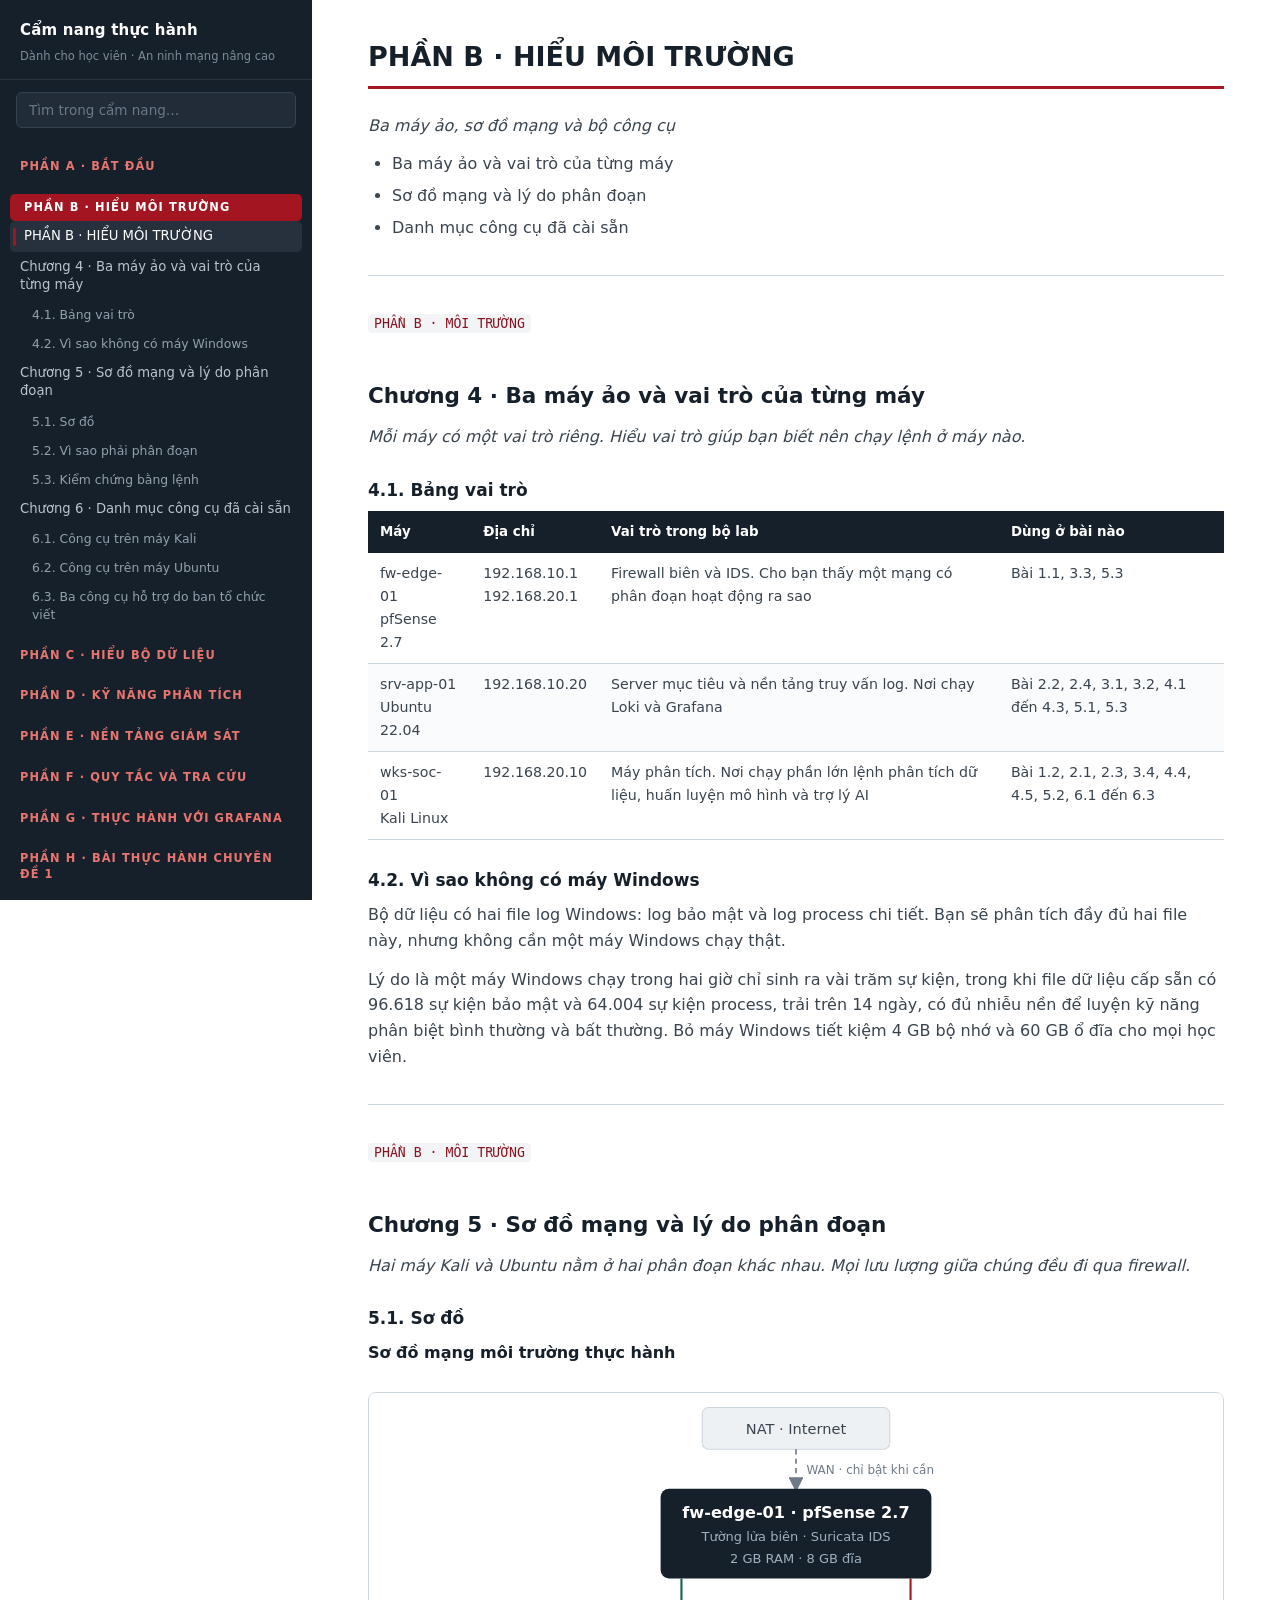
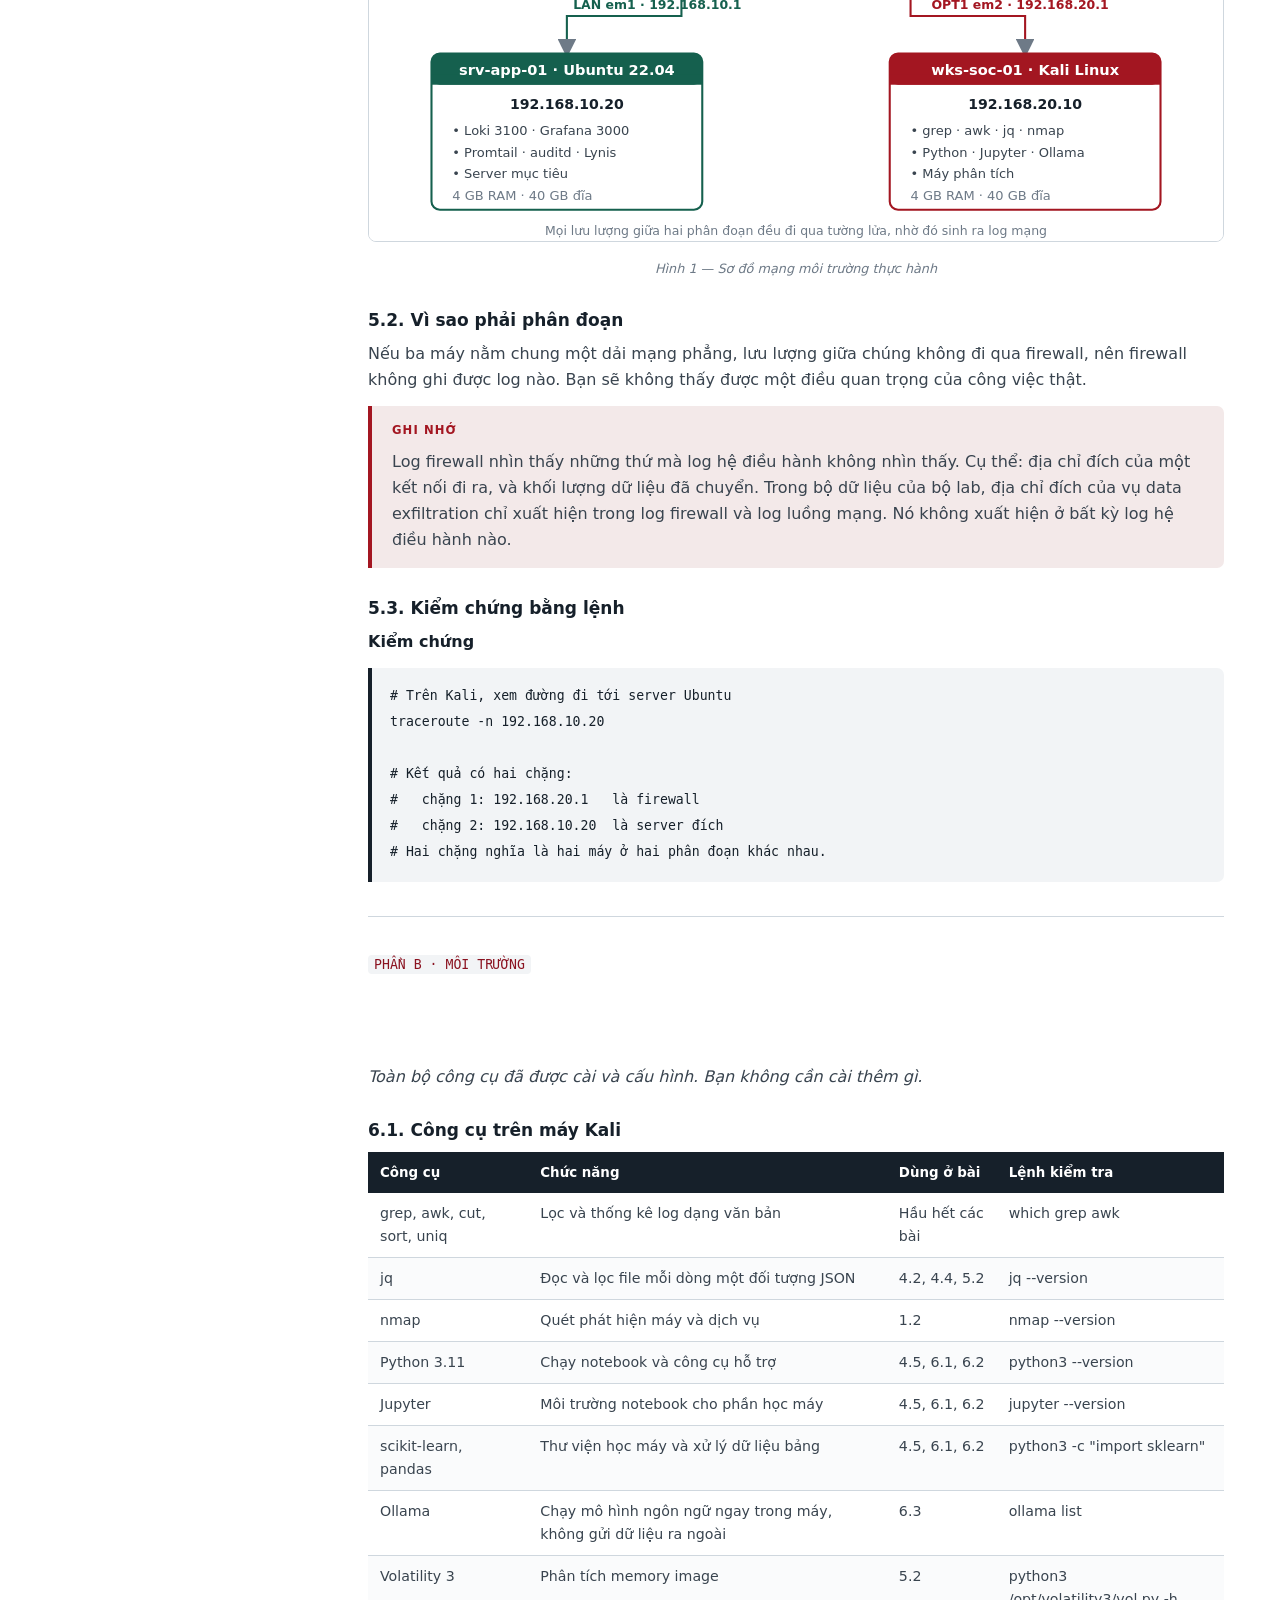
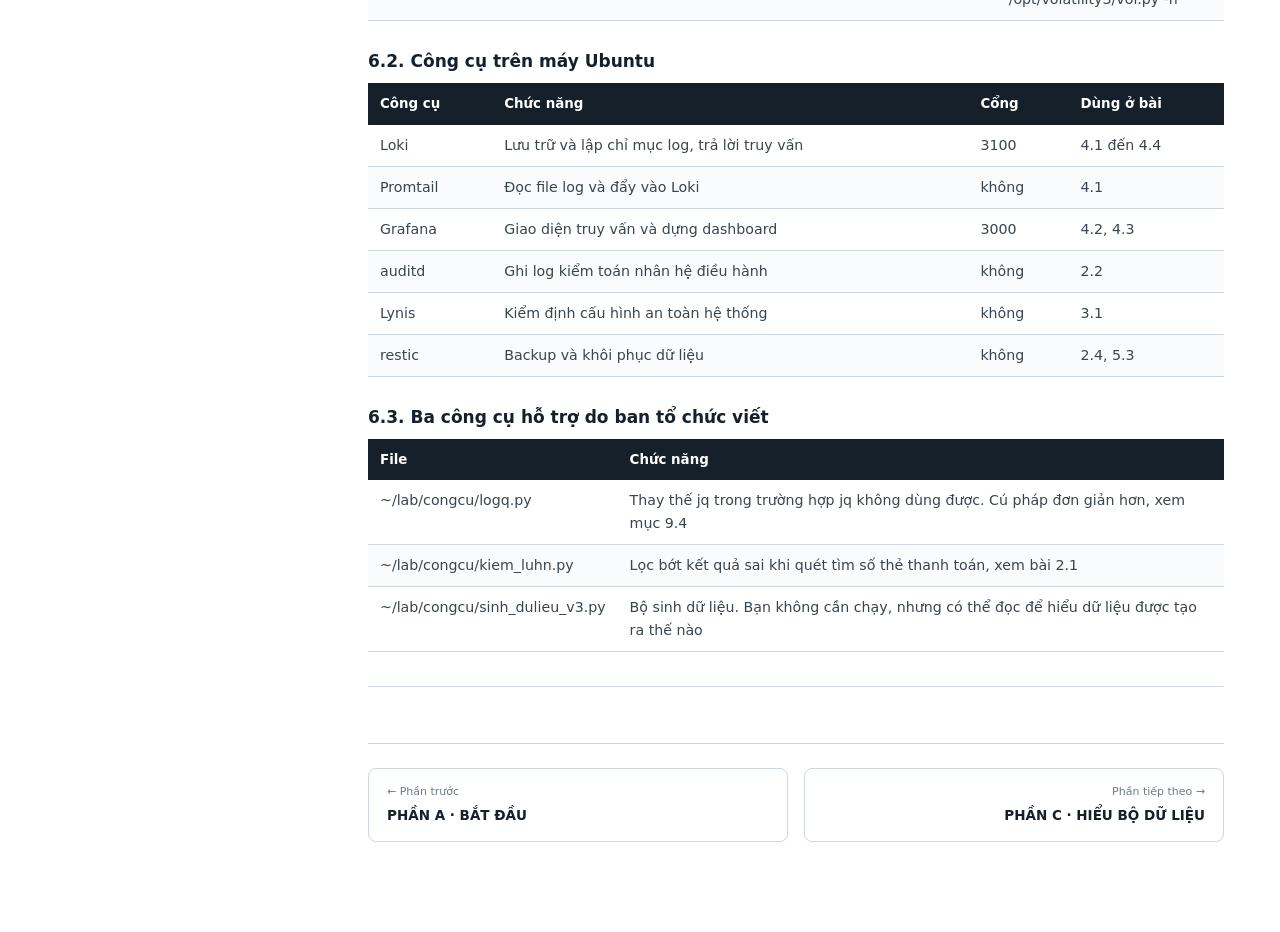
==== phan/02-phan-b.html @ f8bf1f4e "Add files via upload" ====
<!DOCTYPE html>
<html lang="vi">
<head>
<meta charset="utf-8">
<meta name="viewport" content="width=device-width, initial-scale=1">
<title>PHẦN B · HIỂU MÔI TRƯỜNG · Cẩm nang thực hành</title>
<link rel="stylesheet" href="../assets/css/cam-nang.css">
</head>
<body>
<div id="tien-do"></div>
<div id="lop-phu" role="dialog" aria-label="Xem hình phóng to"></div>
<button id="nut-canh" aria-label="Mở mục lục">☰</button>

<nav id="canh">
  <header>
    <a href="../index.html" class="ve-dau">Cẩm nang thực hành</a>
    <div class="phu">Dành cho học viên · An ninh mạng nâng cao</div>
  </header>
  <input id="o-tim" type="search" placeholder="Tìm trong cẩm nang…" autocomplete="off">
  <div id="kq-tim"></div>
  <div id="ml"><a class="ml-phan" href="01-phan-a.html">PHẦN A · BẮT ĐẦU</a>
<a class="ml-phan dang-xem" href="02-phan-b.html">PHẦN B · HIỂU MÔI TRƯỜNG</a>
<a class="ml-chuong cap1" href="#phan-b-hieu-moi-truong" data-id="phan-b-hieu-moi-truong">PHẦN B · HIỂU MÔI TRƯỜNG</a>
<a class="ml-chuong cap2" href="#chuong-4-ba-may-ao-va-vai-tro-cua-tung-may" data-id="chuong-4-ba-may-ao-va-vai-tro-cua-tung-may">Chương 4 · Ba máy ảo và vai trò của từng máy</a>
<a class="ml-chuong cap3" href="#41-bang-vai-tro" data-id="41-bang-vai-tro">4.1. Bảng vai trò</a>
<a class="ml-chuong cap3" href="#42-vi-sao-khong-co-may-windows" data-id="42-vi-sao-khong-co-may-windows">4.2. Vì sao không có máy Windows</a>
<a class="ml-chuong cap2" href="#chuong-5-so-do-mang-va-ly-do-phan-doan" data-id="chuong-5-so-do-mang-va-ly-do-phan-doan">Chương 5 · Sơ đồ mạng và lý do phân đoạn</a>
<a class="ml-chuong cap3" href="#51-so-do" data-id="51-so-do">5.1. Sơ đồ</a>
<a class="ml-chuong cap3" href="#52-vi-sao-phai-phan-doan" data-id="52-vi-sao-phai-phan-doan">5.2. Vì sao phải phân đoạn</a>
<a class="ml-chuong cap3" href="#53-kiem-chung-bang-lenh" data-id="53-kiem-chung-bang-lenh">5.3. Kiểm chứng bằng lệnh</a>
<a class="ml-chuong cap2" href="#chuong-6-danh-muc-cong-cu-da-cai-san" data-id="chuong-6-danh-muc-cong-cu-da-cai-san">Chương 6 · Danh mục công cụ đã cài sẵn</a>
<a class="ml-chuong cap3" href="#61-cong-cu-tren-may-kali" data-id="61-cong-cu-tren-may-kali">6.1. Công cụ trên máy Kali</a>
<a class="ml-chuong cap3" href="#62-cong-cu-tren-may-ubuntu" data-id="62-cong-cu-tren-may-ubuntu">6.2. Công cụ trên máy Ubuntu</a>
<a class="ml-chuong cap3" href="#63-ba-cong-cu-ho-tro-do-ban-to-chuc-viet" data-id="63-ba-cong-cu-ho-tro-do-ban-to-chuc-viet">6.3. Ba công cụ hỗ trợ do ban tổ chức viết</a>
<a class="ml-phan" href="03-phan-c.html">PHẦN C · HIỂU BỘ DỮ LIỆU</a>
<a class="ml-phan" href="04-phan-d.html">PHẦN D · KỸ NĂNG PHÂN TÍCH</a>
<a class="ml-phan" href="05-phan-e.html">PHẦN E · NỀN TẢNG GIÁM SÁT</a>
<a class="ml-phan" href="06-phan-f.html">PHẦN F · QUY TẮC VÀ TRA CỨU</a>
<a class="ml-phan" href="07-phan-g.html">PHẦN G · THỰC HÀNH VỚI GRAFANA</a>
<a class="ml-phan" href="08-phan-h.html">PHẦN H · BÀI THỰC HÀNH CHUYÊN ĐỀ 1</a>
<a class="ml-phan" href="09-phan-i.html">PHẦN I · BÀI THỰC HÀNH CHUYÊN ĐỀ 2</a>
<a class="ml-phan" href="10-phan-j.html">PHẦN J · MƯỜI BÀI KỸ THUẬT CHUYÊN ĐỀ 3 ĐẾN 6</a>
<a class="ml-phan" href="11-phan-k.html">PHẦN K · MƯỜI BÀI TÌNH HUỐNG TIẾP THEO</a>
<a class="ml-phan" href="12-phan-l.html">PHẦN L · AI AGENT HỖ TRỢ ĐIỀU TRA</a></div>
</nav>

<main id="than">
<h1 id="phan-b-hieu-moi-truong">PHẦN B · HIỂU MÔI TRƯỜNG<a class="neo" href="#phan-b-hieu-moi-truong" aria-label="Liên kết tới mục này">#</a></h1>
<p><em>Ba máy ảo, sơ đồ mạng và bộ công cụ</em></p>
<ul>
<li>Ba máy ảo và vai trò của từng máy</li>
<li>Sơ đồ mạng và lý do phân đoạn</li>
<li>Danh mục công cụ đã cài sẵn</li>
</ul>
<hr>
<p><code>PHẦN B · MÔI TRƯỜNG</code></p>
<h2 id="chuong-4-ba-may-ao-va-vai-tro-cua-tung-may">Chương 4 · Ba máy ảo và vai trò của từng máy<a class="neo" href="#chuong-4-ba-may-ao-va-vai-tro-cua-tung-may" aria-label="Liên kết tới mục này">#</a></h2>
<p><em>Mỗi máy có một vai trò riêng. Hiểu vai trò giúp bạn biết nên chạy lệnh ở máy nào.</em></p>
<h3 id="41-bang-vai-tro">4.1. Bảng vai trò<a class="neo" href="#41-bang-vai-tro" aria-label="Liên kết tới mục này">#</a></h3>
<table>
<thead>
<tr>
<th>Máy</th>
<th>Địa chỉ</th>
<th>Vai trò trong bộ lab</th>
<th>Dùng ở bài nào</th>
</tr>
</thead>
<tbody>
<tr>
<td>fw-edge-01<br>pfSense 2.7</td>
<td>192.168.10.1<br>192.168.20.1</td>
<td>Firewall biên và IDS. Cho bạn thấy một mạng có phân đoạn hoạt động ra sao</td>
<td>Bài 1.1, 3.3, 5.3</td>
</tr>
<tr>
<td>srv-app-01<br>Ubuntu 22.04</td>
<td>192.168.10.20</td>
<td>Server mục tiêu và nền tảng truy vấn log. Nơi chạy Loki và Grafana</td>
<td>Bài 2.2, 2.4, 3.1, 3.2, 4.1 đến 4.3, 5.1, 5.3</td>
</tr>
<tr>
<td>wks-soc-01<br>Kali Linux</td>
<td>192.168.20.10</td>
<td>Máy phân tích. Nơi chạy phần lớn lệnh phân tích dữ liệu, huấn luyện mô hình và trợ lý AI</td>
<td>Bài 1.2, 2.1, 2.3, 3.4, 4.4, 4.5, 5.2, 6.1 đến 6.3</td>
</tr>
</tbody>
</table>
<h3 id="42-vi-sao-khong-co-may-windows">4.2. Vì sao không có máy Windows<a class="neo" href="#42-vi-sao-khong-co-may-windows" aria-label="Liên kết tới mục này">#</a></h3>
<p>Bộ dữ liệu có hai file log Windows: log bảo mật và log process chi tiết. Bạn sẽ phân tích đầy đủ hai file này, nhưng không cần một máy Windows chạy thật.</p>
<p>Lý do là một máy Windows chạy trong hai giờ chỉ sinh ra vài trăm sự kiện, trong khi file dữ liệu cấp sẵn có 96.618 sự kiện bảo mật và 64.004 sự kiện process, trải trên 14 ngày, có đủ nhiễu nền để luyện kỹ năng phân biệt bình thường và bất thường. Bỏ máy Windows tiết kiệm 4 GB bộ nhớ và 60 GB ổ đĩa cho mọi học viên.</p>
<hr>
<p><code>PHẦN B · MÔI TRƯỜNG</code></p>
<h2 id="chuong-5-so-do-mang-va-ly-do-phan-doan">Chương 5 · Sơ đồ mạng và lý do phân đoạn<a class="neo" href="#chuong-5-so-do-mang-va-ly-do-phan-doan" aria-label="Liên kết tới mục này">#</a></h2>
<p><em>Hai máy Kali và Ubuntu nằm ở hai phân đoạn khác nhau. Mọi lưu lượng giữa chúng đều đi qua firewall.</em></p>
<h3 id="51-so-do">5.1. Sơ đồ<a class="neo" href="#51-so-do" aria-label="Liên kết tới mục này">#</a></h3>
<p><strong>Sơ đồ mạng môi trường thực hành</strong></p>
<figure class="so-do"><img src="../assets/img/hinh-01-sodo-mang.svg" alt="Sơ đồ mạng môi trường thực hành" loading="lazy"><figcaption>Hình 1 — Sơ đồ mạng môi trường thực hành</figcaption></figure>

<h3 id="52-vi-sao-phai-phan-doan">5.2. Vì sao phải phân đoạn<a class="neo" href="#52-vi-sao-phai-phan-doan" aria-label="Liên kết tới mục này">#</a></h3>
<p>Nếu ba máy nằm chung một dải mạng phẳng, lưu lượng giữa chúng không đi qua firewall, nên firewall không ghi được log nào. Bạn sẽ không thấy được một điều quan trọng của công việc thật.</p>
<blockquote>
<p><strong>GHI NHỚ</strong></p>
<p>Log firewall nhìn thấy những thứ mà log hệ điều hành không nhìn thấy. Cụ thể: địa chỉ đích của một kết nối đi ra, và khối lượng dữ liệu đã chuyển. Trong bộ dữ liệu của bộ lab, địa chỉ đích của vụ data exfiltration chỉ xuất hiện trong log firewall và log luồng mạng. Nó không xuất hiện ở bất kỳ log hệ điều hành nào.</p>
</blockquote>
<h3 id="53-kiem-chung-bang-lenh">5.3. Kiểm chứng bằng lệnh<a class="neo" href="#53-kiem-chung-bang-lenh" aria-label="Liên kết tới mục này">#</a></h3>
<p><strong>Kiểm chứng</strong></p>
<pre><code class="language-bash"># Trên Kali, xem đường đi tới server Ubuntu
traceroute -n 192.168.10.20

# Kết quả có hai chặng:
#   chặng 1: 192.168.20.1   là firewall
#   chặng 2: 192.168.10.20  là server đích
# Hai chặng nghĩa là hai máy ở hai phân đoạn khác nhau.
</code></pre>
<hr>
<p><code>PHẦN B · MÔI TRƯỜNG</code></p>
<h2 id="chuong-6-danh-muc-cong-cu-da-cai-san">Chương 6 · Danh mục công cụ đã cài sẵn<a class="neo" href="#chuong-6-danh-muc-cong-cu-da-cai-san" aria-label="Liên kết tới mục này">#</a></h2>
<p><em>Toàn bộ công cụ đã được cài và cấu hình. Bạn không cần cài thêm gì.</em></p>
<h3 id="61-cong-cu-tren-may-kali">6.1. Công cụ trên máy Kali<a class="neo" href="#61-cong-cu-tren-may-kali" aria-label="Liên kết tới mục này">#</a></h3>
<table>
<thead>
<tr>
<th>Công cụ</th>
<th>Chức năng</th>
<th>Dùng ở bài</th>
<th>Lệnh kiểm tra</th>
</tr>
</thead>
<tbody>
<tr>
<td>grep, awk, cut, sort, uniq</td>
<td>Lọc và thống kê log dạng văn bản</td>
<td>Hầu hết các bài</td>
<td>which grep awk</td>
</tr>
<tr>
<td>jq</td>
<td>Đọc và lọc file mỗi dòng một đối tượng JSON</td>
<td>4.2, 4.4, 5.2</td>
<td>jq --version</td>
</tr>
<tr>
<td>nmap</td>
<td>Quét phát hiện máy và dịch vụ</td>
<td>1.2</td>
<td>nmap --version</td>
</tr>
<tr>
<td>Python 3.11</td>
<td>Chạy notebook và công cụ hỗ trợ</td>
<td>4.5, 6.1, 6.2</td>
<td>python3 --version</td>
</tr>
<tr>
<td>Jupyter</td>
<td>Môi trường notebook cho phần học máy</td>
<td>4.5, 6.1, 6.2</td>
<td>jupyter --version</td>
</tr>
<tr>
<td>scikit-learn, pandas</td>
<td>Thư viện học máy và xử lý dữ liệu bảng</td>
<td>4.5, 6.1, 6.2</td>
<td>python3 -c "import sklearn"</td>
</tr>
<tr>
<td>Ollama</td>
<td>Chạy mô hình ngôn ngữ ngay trong máy, không gửi dữ liệu ra ngoài</td>
<td>6.3</td>
<td>ollama list</td>
</tr>
<tr>
<td>Volatility 3</td>
<td>Phân tích memory image</td>
<td>5.2</td>
<td>python3 /opt/volatility3/vol.py -h</td>
</tr>
</tbody>
</table>
<h3 id="62-cong-cu-tren-may-ubuntu">6.2. Công cụ trên máy Ubuntu<a class="neo" href="#62-cong-cu-tren-may-ubuntu" aria-label="Liên kết tới mục này">#</a></h3>
<table>
<thead>
<tr>
<th>Công cụ</th>
<th>Chức năng</th>
<th>Cổng</th>
<th>Dùng ở bài</th>
</tr>
</thead>
<tbody>
<tr>
<td>Loki</td>
<td>Lưu trữ và lập chỉ mục log, trả lời truy vấn</td>
<td>3100</td>
<td>4.1 đến 4.4</td>
</tr>
<tr>
<td>Promtail</td>
<td>Đọc file log và đẩy vào Loki</td>
<td>không</td>
<td>4.1</td>
</tr>
<tr>
<td>Grafana</td>
<td>Giao diện truy vấn và dựng dashboard</td>
<td>3000</td>
<td>4.2, 4.3</td>
</tr>
<tr>
<td>auditd</td>
<td>Ghi log kiểm toán nhân hệ điều hành</td>
<td>không</td>
<td>2.2</td>
</tr>
<tr>
<td>Lynis</td>
<td>Kiểm định cấu hình an toàn hệ thống</td>
<td>không</td>
<td>3.1</td>
</tr>
<tr>
<td>restic</td>
<td>Backup và khôi phục dữ liệu</td>
<td>không</td>
<td>2.4, 5.3</td>
</tr>
</tbody>
</table>
<h3 id="63-ba-cong-cu-ho-tro-do-ban-to-chuc-viet">6.3. Ba công cụ hỗ trợ do ban tổ chức viết<a class="neo" href="#63-ba-cong-cu-ho-tro-do-ban-to-chuc-viet" aria-label="Liên kết tới mục này">#</a></h3>
<table>
<thead>
<tr>
<th>File</th>
<th>Chức năng</th>
</tr>
</thead>
<tbody>
<tr>
<td>~/lab/congcu/logq.py</td>
<td>Thay thế jq trong trường hợp jq không dùng được. Cú pháp đơn giản hơn, xem mục 9.4</td>
</tr>
<tr>
<td>~/lab/congcu/kiem_luhn.py</td>
<td>Lọc bớt kết quả sai khi quét tìm số thẻ thanh toán, xem bài 2.1</td>
</tr>
<tr>
<td>~/lab/congcu/sinh_dulieu_v3.py</td>
<td>Bộ sinh dữ liệu. Bạn không cần chạy, nhưng có thể đọc để hiểu dữ liệu được tạo ra thế nào</td>
</tr>
</tbody>
</table>
<hr>
<nav class="dieu-huong">
<a class="dh truoc" href="01-phan-a.html">PHẦN A · BẮT ĐẦU</a>
<a class="dh sau" href="03-phan-c.html">PHẦN C · HIỂU BỘ DỮ LIỆU</a>
</nav>
</main>

<button id="len" aria-label="Lên đầu trang">↑</button>
<script src="../assets/js/chi-muc.js"></script>
<script src="../assets/js/cam-nang.js"></script>
</body>
</html>
---- assets/css/cam-nang.css ----
/* ==========================================================================
   cam-nang.css — Cẩm nang thực hành An ninh mạng nâng cao
   Chạy hoàn toàn ngoại tuyến. Không nhập phông chữ từ bên ngoài.
   ========================================================================== */

:root{
  --ink:#16202A; --crimson:#A31621; --control:#15604E; --amber:#9A6B00;
  --body:#39444F; --muted:#6E7A87; --panel:#EEF1F4; --line:#CFD7DE;
  --paper:#FFFFFF; --ma-nen:#F2F4F6; --rong-canh:312px;
  --font:'Segoe UI',system-ui,-apple-system,'Helvetica Neue',sans-serif;
  --mono:'Cascadia Code',Consolas,'SF Mono','DejaVu Sans Mono',monospace;
}
*{box-sizing:border-box}
html{scroll-behavior:smooth}
body{
  margin:0; background:var(--paper); color:var(--body);
  font:16px/1.62 var(--font); -webkit-font-smoothing:antialiased;
}

/* ── thanh bên ───────────────────────────────────────────────────────── */
#canh{
  position:fixed; inset:0 auto 0 0; width:var(--rong-canh);
  background:var(--ink); color:#C3CCD5; display:flex; flex-direction:column;
  z-index:40; transition:transform .26s cubic-bezier(.22,1,.36,1);
}
#canh header{padding:18px 20px 13px; border-bottom:1px solid #2A3440}
#canh .ve-dau{
  display:block; color:#fff; font-size:15px; font-weight:700;
  text-decoration:none; letter-spacing:.2px;
}
#canh .ve-dau:hover{color:#E8756F}
#canh .phu{margin-top:5px; font-size:11.5px; color:#7E8B99}
#o-tim{
  margin:12px 16px 8px; padding:9px 12px; width:calc(100% - 32px);
  background:#222C38; border:1px solid #354251; border-radius:6px;
  color:#fff; font-size:13.5px; font-family:inherit;
}
#o-tim::placeholder{color:#6B7887}
#o-tim:focus{outline:2px solid var(--crimson); outline-offset:1px}
#o-tim.trong-rong{border-color:var(--crimson); animation:lac .3s}
@keyframes lac{0%,100%{transform:none}25%{transform:translateX(-4px)}75%{transform:translateX(4px)}}

#kq-tim{margin:0 10px; max-height:44vh; overflow-y:auto}
#kq-tim:empty{display:none}
#kq-tim a{
  display:block; padding:8px 10px; border-radius:5px; text-decoration:none;
  color:#C3CCD5; font-size:12.6px; line-height:1.4; border-left:2px solid transparent;
}
#kq-tim a:hover{background:#222C38; color:#fff; border-left-color:var(--crimson)}
#kq-tim .kq-phan{display:block; font-size:10.5px; color:#7E8B99; margin-top:2px}
#kq-tim mark{background:#4A2020; color:#FFD9D6; padding:0 2px; border-radius:2px}

#ml{overflow-y:auto; padding:4px 10px 26px; flex:1; scrollbar-width:thin}
#ml a{
  display:block; padding:6px 10px; border-radius:5px; text-decoration:none;
  color:#B9C3CD; font-size:13.2px; line-height:1.38; position:relative;
  transition:background .18s, color .18s, padding-left .18s;
}
#ml a:hover{background:#222C38; color:#fff; padding-left:14px}
#ml a.ml-phan{
  margin-top:13px; font-weight:700; font-size:11.4px; letter-spacing:1.1px;
  color:#E8756F; text-transform:uppercase;
}
#ml a.ml-phan.dang-xem{background:var(--crimson); color:#fff}
#ml a.ml-chuong.cap3{padding-left:22px; font-size:12.4px; color:#93A0AC}
#ml a.dang-xem{padding-left:14px}
#ml a.ml-chuong.dang-xem{background:#26313D; color:#fff}
#ml a.ml-chuong.dang-xem::before{
  content:""; position:absolute; left:3px; top:50%; transform:translateY(-50%);
  width:3px; height:60%; background:var(--crimson); border-radius:2px;
}

/* ── nội dung ────────────────────────────────────────────────────────── */
#than{margin-left:var(--rong-canh); padding:40px 56px 90px; max-width:1020px}
h1,h2,h3,h4{color:var(--ink); line-height:1.28; font-weight:700}
h1{
  font-size:27px; margin:0 0 24px; padding-bottom:11px;
  border-bottom:3px solid var(--line); position:relative; scroll-margin-top:20px;
}
h1::after{
  content:""; position:absolute; left:0; bottom:-3px; height:3px; width:0;
  background:var(--crimson); transition:width .7s cubic-bezier(.22,1,.36,1);
}
h1.vao::after{width:100%}
h2{font-size:21.5px; margin:46px 0 14px; scroll-margin-top:20px}
h3{font-size:17px; margin:30px 0 10px; scroll-margin-top:20px}
h4{font-size:15px; margin:22px 0 8px; color:var(--crimson)}
a.neo{
  margin-left:8px; color:var(--line); text-decoration:none; font-weight:400;
  opacity:0; transition:opacity .15s;
}
h1:hover a.neo, h2:hover a.neo, h3:hover a.neo{opacity:1}
a.neo:hover{color:var(--crimson)}
p{margin:0 0 13px}
ul,ol{margin:0 0 14px; padding-left:24px}
li{margin-bottom:6px}
strong{color:var(--ink)}
code{
  background:var(--ma-nen); padding:2px 6px; border-radius:4px;
  font:13.2px/1.5 var(--mono); color:#8A1220;
}

/* khối lệnh */
pre{
  position:relative; background:var(--ma-nen); border-left:4px solid var(--ink);
  border-radius:0 7px 7px 0; padding:16px 54px 16px 18px; margin:0 0 18px;
  overflow-x:auto; transition:border-color .2s, box-shadow .2s;
}
pre:hover{border-left-color:var(--crimson); box-shadow:0 2px 14px rgba(22,32,42,.07)}
pre code{background:none; padding:0; color:#16202A; font-size:13.2px; line-height:1.62}
.nut-chep{
  position:absolute; top:9px; right:9px; padding:4px 10px;
  background:#fff; border:1px solid var(--line); border-radius:5px;
  font:11.5px/1 var(--font); color:var(--muted); cursor:pointer;
  opacity:0; transform:translateY(-2px);
  transition:opacity .15s, transform .15s, background .15s, color .15s;
}
pre:hover .nut-chep{opacity:1; transform:none}
.nut-chep:hover{border-color:var(--ink); color:var(--ink)}
.nut-chep:active{transform:scale(.94)}
.nut-chep.xong{background:var(--control); border-color:var(--control); color:#fff;
  opacity:1; animation:bat-len .32s ease}
@keyframes bat-len{0%{transform:scale(.9)}55%{transform:scale(1.07)}100%{transform:scale(1)}}

/* bảng */
table{border-collapse:collapse; width:100%; margin:0 0 20px; font-size:14.2px}
th{background:var(--ink); color:#fff; text-align:left; font-weight:600;
  padding:10px 12px; font-size:13.4px}
td{padding:9px 12px; border-bottom:1px solid var(--line); vertical-align:top}
tbody tr{transition:background .15s}
tbody tr:nth-child(even){background:#FAFBFC}
tbody tr:hover{background:var(--panel)}

/* khối trích dẫn */
blockquote{
  margin:0 0 20px; padding:15px 20px; background:var(--panel);
  border-left:4px solid var(--muted); border-radius:0 7px 7px 0;
  transition:transform .2s, box-shadow .2s;
}
blockquote:hover{transform:translateX(3px); box-shadow:0 2px 12px rgba(22,32,42,.06)}
blockquote p{margin:0 0 9px}
blockquote p:last-child{margin:0}
blockquote p:first-child strong{
  display:block; font-size:11.6px; letter-spacing:1.1px; text-transform:uppercase;
  color:var(--muted); margin-bottom:7px;
}
blockquote.ghi-nho{background:#F3E9E9; border-left-color:var(--crimson)}
blockquote.ghi-nho p:first-child strong{color:var(--crimson)}
blockquote.canh-bao{background:#FBF1EC; border-left-color:var(--amber)}
blockquote.canh-bao p:first-child strong{color:var(--amber)}

/* hình */
figure.so-do{margin:26px 0 28px; text-align:center}
figure.so-do img{
  max-width:100%; height:auto; border:1px solid var(--line); border-radius:8px;
  cursor:zoom-in; transition:transform .3s ease, box-shadow .3s ease;
}
figure.so-do:hover img{transform:scale(1.012); box-shadow:0 6px 26px rgba(22,32,42,.10)}
figcaption{margin-top:9px; font-size:12.8px; color:var(--muted); font-style:italic}

#lop-phu{
  position:fixed; inset:0; background:rgba(16,24,32,.93); z-index:90;
  display:none; align-items:center; justify-content:center; padding:32px;
  animation:mo-dan .22s ease; cursor:zoom-out;
}
#lop-phu.mo{display:flex}
#lop-phu img{max-width:97vw; max-height:93vh; background:#fff;
  border-radius:10px; padding:10px}
@keyframes mo-dan{from{opacity:0}to{opacity:1}}

hr{border:none; border-top:1px solid var(--line); margin:34px 0}

/* điều hướng giữa các phần */
nav.dieu-huong{
  display:flex; justify-content:space-between; gap:16px;
  margin-top:56px; padding-top:24px; border-top:1px solid var(--line);
}
nav.dieu-huong .dh{
  flex:1; padding:14px 18px; border:1px solid var(--line); border-radius:8px;
  text-decoration:none; color:var(--ink); font-size:13.5px; font-weight:600;
  transition:border-color .18s, box-shadow .18s, transform .18s;
}
nav.dieu-huong .dh:hover{border-color:var(--crimson); transform:translateY(-2px);
  box-shadow:0 4px 16px rgba(22,32,42,.08)}
nav.dieu-huong .truoc::before{content:"← Phần trước"; display:block;
  font-size:11px; color:var(--muted); font-weight:400; margin-bottom:4px}
nav.dieu-huong .sau{text-align:right}
nav.dieu-huong .sau::before{content:"Phần tiếp theo →"; display:block;
  font-size:11px; color:var(--muted); font-weight:400; margin-bottom:4px}
nav.dieu-huong .trong{flex:1}

/* thanh tiến độ và nút */
#tien-do{
  position:fixed; top:0; left:var(--rong-canh); right:0; height:3px;
  background:linear-gradient(90deg,var(--crimson),#D4524A); width:0;
  z-index:70; transition:width .08s linear;
}
#len{
  position:fixed; right:26px; bottom:26px; width:42px; height:42px;
  background:var(--ink); color:#fff; border:none; border-radius:50%;
  font-size:17px; cursor:pointer; opacity:0; pointer-events:none;
  transition:opacity .2s, transform .2s; z-index:50;
}
#len.hien{opacity:.88; pointer-events:auto}
#len:hover{opacity:1; transform:translateY(-3px)}
#nut-canh{
  position:fixed; top:14px; left:14px; z-index:60; display:none;
  width:42px; height:42px; background:var(--ink); color:#fff;
  border:none; border-radius:8px; font-size:19px; cursor:pointer;
}

/* hiệu ứng hiện dần */
.hien-dan{opacity:0; transform:translateY(16px);
  transition:opacity .5s ease, transform .5s ease}
.hien-dan.vao{opacity:1; transform:none}

/* ══════════════════════ TRANG CHỦ ══════════════════════════════════════ */
body.trang-chu{background:#F7F8FA}
#bia{max-width:1080px; margin:0 auto; padding:56px 40px 80px}
#bia header{margin-bottom:34px}
#bia .nhan{font-size:11.5px; letter-spacing:2px; font-weight:700; color:var(--crimson)}
#bia h1{font-size:40px; margin:12px 0 10px; border:none; padding:0}
#bia h1::after{display:none}
#bia .pd{font-size:17px; color:var(--muted); margin:0}

.so-lieu{display:flex; gap:14px; flex-wrap:wrap; margin-bottom:26px}
.so-lieu div{
  flex:1; min-width:128px; background:#fff; border:1px solid var(--line);
  border-radius:10px; padding:18px 20px; text-align:center;
}
.so-lieu b{display:block; font-size:30px; color:var(--ink); line-height:1.1}
.so-lieu span{font-size:12.5px; color:var(--muted)}

.luu-y{
  background:#F3E9E9; border-left:4px solid var(--crimson);
  border-radius:0 8px 8px 0; padding:15px 20px; margin-bottom:26px; font-size:14.5px;
}
.luu-y b{color:var(--crimson)}

#o-tim-bia{
  width:100%; padding:14px 18px; font-size:15px; font-family:inherit;
  border:1px solid var(--line); border-radius:9px; background:#fff; margin-bottom:8px;
}
#o-tim-bia:focus{outline:2px solid var(--crimson); outline-offset:1px}
#kq-tim-bia{margin-bottom:22px}
#kq-tim-bia:empty{display:none}
#kq-tim-bia a{
  display:block; background:#fff; border:1px solid var(--line);
  border-radius:7px; padding:11px 15px; margin-bottom:7px;
  text-decoration:none; color:var(--ink); font-size:14px;
}
#kq-tim-bia a:hover{border-color:var(--crimson)}
#kq-tim-bia .kq-phan{display:block; font-size:11.5px; color:var(--muted); margin-top:3px}
#kq-tim-bia mark{background:#F3E0DF; padding:0 2px; border-radius:2px}

.luoi{display:grid; grid-template-columns:repeat(auto-fill,minmax(268px,1fr)); gap:16px}
.the{
  display:block; background:#fff; border:1px solid var(--line); border-radius:10px;
  padding:20px 22px; text-decoration:none; color:var(--body);
  transition:border-color .18s, transform .18s, box-shadow .18s;
}
.the:hover{border-color:var(--crimson); transform:translateY(-3px);
  box-shadow:0 8px 24px rgba(22,32,42,.09)}
.the h3{margin:0 0 10px; font-size:14px; color:var(--crimson);
  letter-spacing:.6px; text-transform:uppercase}
.the ul{margin:0 0 14px; padding-left:18px; font-size:13px}
.the li{margin-bottom:4px; color:var(--body)}
.the .xem{font-size:12.5px; color:var(--muted); font-weight:600}
.the:hover .xem{color:var(--crimson)}

#bia footer{margin-top:38px; padding-top:20px; border-top:1px solid var(--line);
  font-size:13px; color:var(--muted)}
#bia footer .nho{font-size:12px; margin-top:6px}

/* ── màn hình hẹp ────────────────────────────────────────────────────── */
@media (max-width:1060px){
  :root{--rong-canh:0px}
  #canh{transform:translateX(-312px); width:312px}
  #canh.mo{transform:none; box-shadow:0 0 40px rgba(0,0,0,.35)}
  #nut-canh{display:block}
  #than{margin-left:0; padding:70px 22px 80px}
  #tien-do{left:0}
  #bia{padding:36px 20px 60px}
  #bia h1{font-size:30px}
}

/* ── tôn trọng thiết lập giảm chuyển động ────────────────────────────── */
@media (prefers-reduced-motion: reduce){
  *,*::before,*::after{
    animation-duration:.001ms !important; animation-iteration-count:1 !important;
    transition-duration:.001ms !important; scroll-behavior:auto !important;
  }
  .hien-dan{opacity:1; transform:none}
  h1::after{width:100%}
}

/* ── in ra giấy ──────────────────────────────────────────────────────── */
@media print{
  #canh,#len,#nut-canh,#tien-do,#lop-phu,.nut-chep,nav.dieu-huong,a.neo{display:none !important}
  #than{margin:0; padding:0; max-width:none}
  body{font-size:10.5pt}
  pre,table,blockquote,figure{page-break-inside:avoid}
  h2{page-break-after:avoid}
  .hien-dan{opacity:1 !important; transform:none !important}
}

/* ── dải cảnh báo cho bản lưu hành nội bộ ────────────────────────────── */
#canh-bao-tren{
  position:fixed; top:0; left:0; right:0; z-index:80; height:30px;
  background:repeating-linear-gradient(45deg,#A31621,#A31621 14px,#8A1220 14px,#8A1220 28px);
  color:#fff; font:600 12px/30px var(--font); letter-spacing:1.4px;
  text-align:center; text-transform:uppercase;
}
body.co-canh-bao #canh{top:30px}
body.co-canh-bao #tien-do{top:30px}
body.co-canh-bao #than{padding-top:66px}
body.co-canh-bao #nut-canh{top:42px}
body.trang-chu.co-canh-bao #bia{padding-top:76px}
@media print{ #canh-bao-tren{position:static; height:auto} }

/* ══════════════ BIỂU MẪU LÀM BÀI ══════════════════════════════════════ */
.bm{
  margin:28px 0 32px; padding:20px 22px; background:#F7F9FB;
  border:1px solid var(--line); border-left:4px solid var(--control);
  border-radius:0 9px 9px 0;
}
.bm-dau{display:flex; justify-content:space-between; align-items:flex-start;
  gap:16px; flex-wrap:wrap; margin-bottom:10px}
.bm h4{margin:0; font-size:15px; color:var(--control)}
.bm-mota{font-size:13px; color:var(--muted); margin:0 0 14px}
.bm-nut{display:flex; gap:7px; flex-wrap:wrap}
.bm-nut button{
  padding:6px 12px; font:12.5px/1 var(--font); border-radius:6px; cursor:pointer;
  background:#fff; border:1px solid var(--line); color:var(--body);
  transition:border-color .15s, color .15s, background .15s;
}
.bm-nut button:hover{border-color:var(--control); color:var(--control)}
.bm-nut .bm-word:hover,.bm-nut .bm-pdf:hover{border-color:var(--ink); color:var(--ink)}
.bm-nut .bm-xoa:hover{border-color:var(--crimson); color:var(--crimson)}
.bm-nut button.xong{background:var(--control); border-color:var(--control); color:#fff}

.bm-cuon{overflow-x:auto}
table.bm-bang{border-collapse:collapse; width:100%; font-size:13px; background:#fff}
table.bm-bang th{background:var(--ink); color:#fff; padding:8px 9px;
  font-size:12px; font-weight:600; text-align:left}
table.bm-bang td{border:1px solid var(--line); padding:4px 5px; vertical-align:top}
table.bm-bang td.stt{width:32px; text-align:center; color:var(--muted);
  background:var(--panel); font-size:11.5px; padding-top:9px}
table.bm-bang td.bm-ma{background:var(--panel); font-weight:600;
  color:var(--ink); padding:8px 9px; font-size:12.5px}
table.bm-bang textarea, table.bm-bang input, table.bm-bang select{
  width:100%; border:none; background:transparent; font:13px/1.45 var(--font);
  color:var(--ink); resize:vertical; padding:4px 5px;
}
table.bm-bang textarea:focus, table.bm-bang input:focus, table.bm-bang select:focus{
  outline:2px solid var(--control); outline-offset:-1px; background:#F4F9F6; border-radius:3px;
}
table.bm-bang td.bm-tinh{text-align:center; font-weight:700; padding-top:9px;
  background:var(--panel); color:var(--muted)}
table.bm-bang td.bm-tinh.bat-buoc{background:#F3E0DF; color:var(--crimson)}
table.bm-bang td.bm-tinh.ke-hoach{background:#FBF1E6; color:var(--amber)}
table.bm-bang td.bm-tinh.chap-nhan{background:#E4EFE9; color:var(--control)}
.bm-them{margin-top:10px; padding:6px 14px; font:12.5px/1 var(--font);
  background:#fff; border:1px dashed var(--line); border-radius:6px;
  color:var(--muted); cursor:pointer}
.bm-them:hover{border-color:var(--control); color:var(--control)}
.bm-tong{margin-top:12px; font-size:13px; color:var(--body)}
.bm-tong:empty{display:none}
.bm-tong b{color:var(--ink)}
.bm-tong .cb{color:var(--crimson); font-weight:600}

.bm-luoi td.mucs{text-align:center; width:96px}
.bm-luoi td.ten-hang{width:210px; background:var(--panel)}
.bm-luoi td.ten-hang b{display:block; color:var(--ink); font-size:13px}
.bm-luoi td.ten-hang span{display:block; font-size:11px; color:var(--muted); margin-top:2px}
.bm-luoi input[type=radio]{width:16px; height:16px; accent-color:var(--control); cursor:pointer}
.bm-luoi th.mucs{text-align:center}

@media print{
  .bm{background:#fff; border-left-width:2px; break-inside:avoid}
  .bm-nut,.bm-them{display:none !important}
  table.bm-bang textarea,table.bm-bang input,table.bm-bang select{border:none}
}
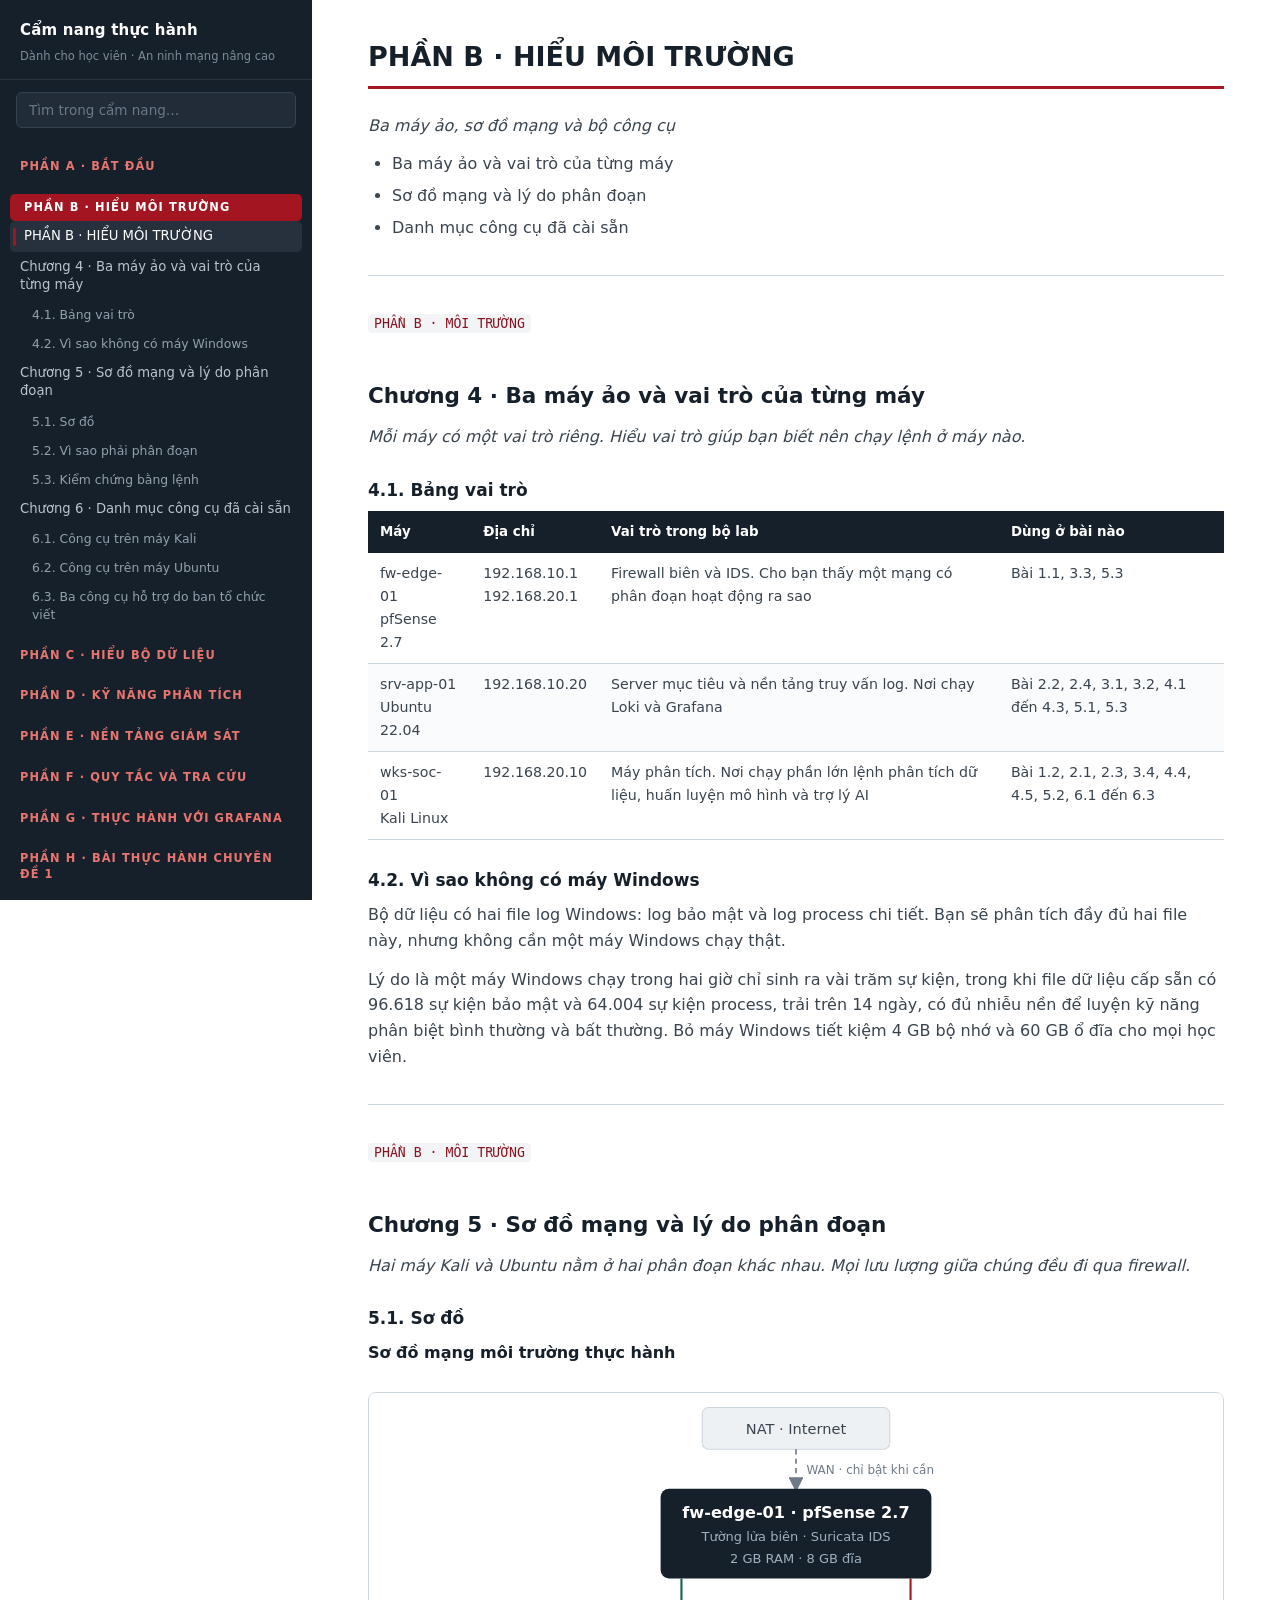
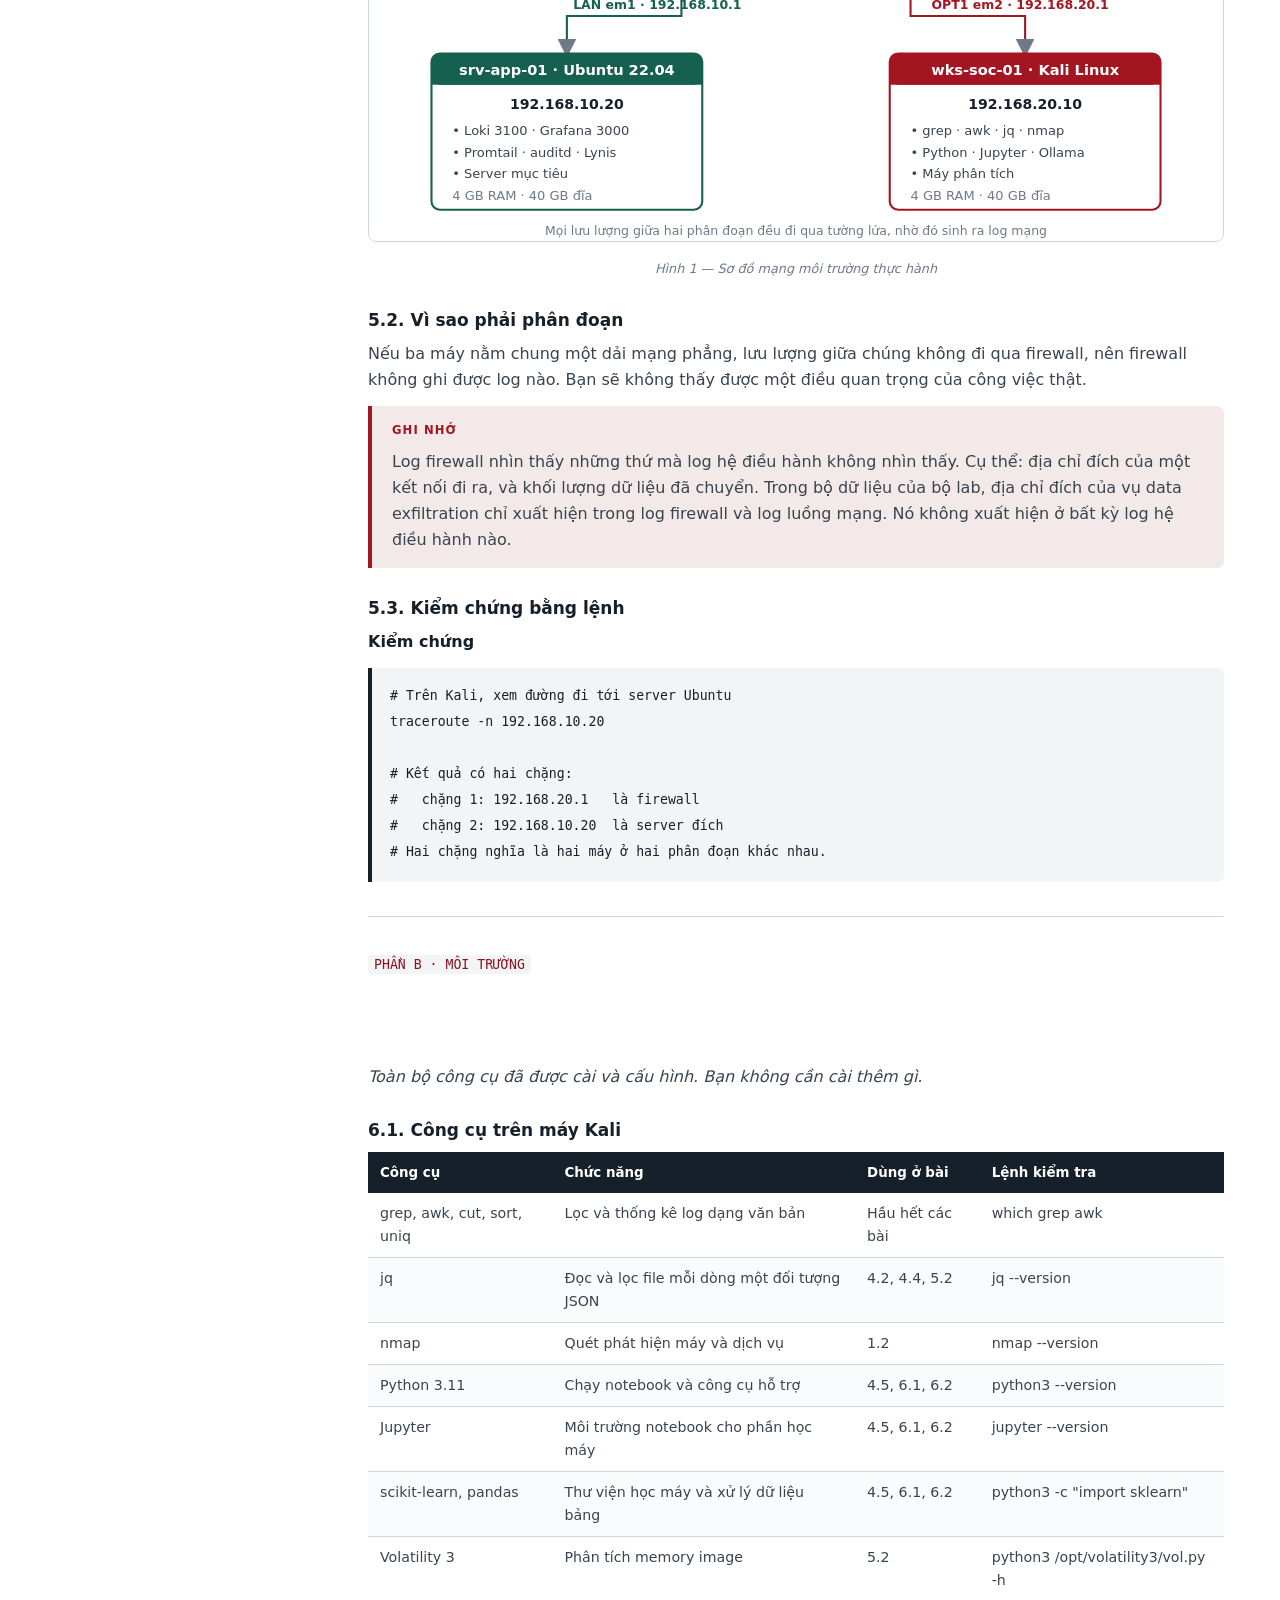
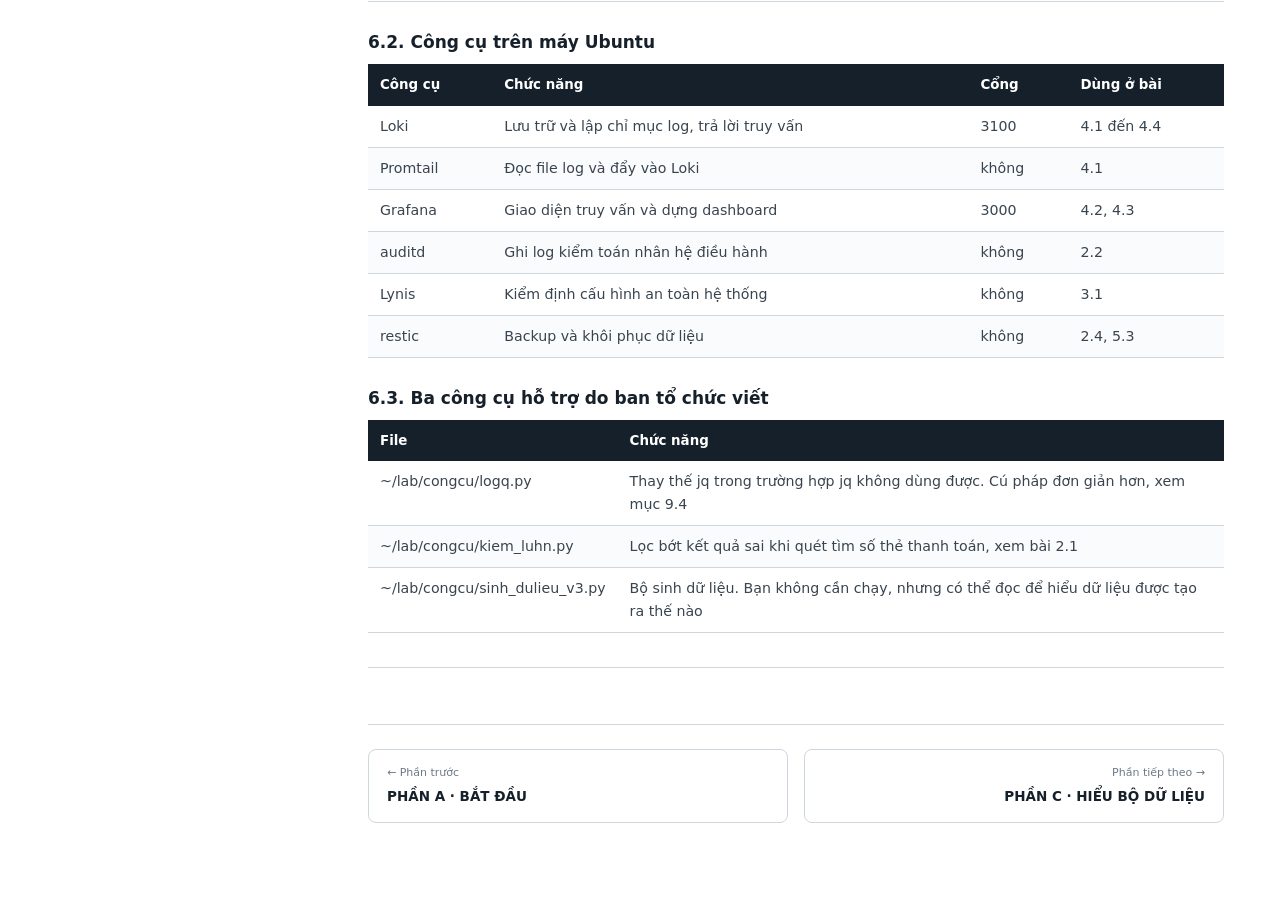
==== commit 3b8af2da: "Add files via upload" ====
--- a/phan/02-phan-b.html
+++ b/phan/02-phan-b.html
@@ -166,12 +166,6 @@
 <td>python3 -c "import sklearn"</td>
 </tr>
 <tr>
-<td>Ollama</td>
-<td>Chạy mô hình ngôn ngữ ngay trong máy, không gửi dữ liệu ra ngoài</td>
-<td>6.3</td>
-<td>ollama list</td>
-</tr>
-<tr>
 <td>Volatility 3</td>
 <td>Phân tích memory image</td>
 <td>5.2</td>
